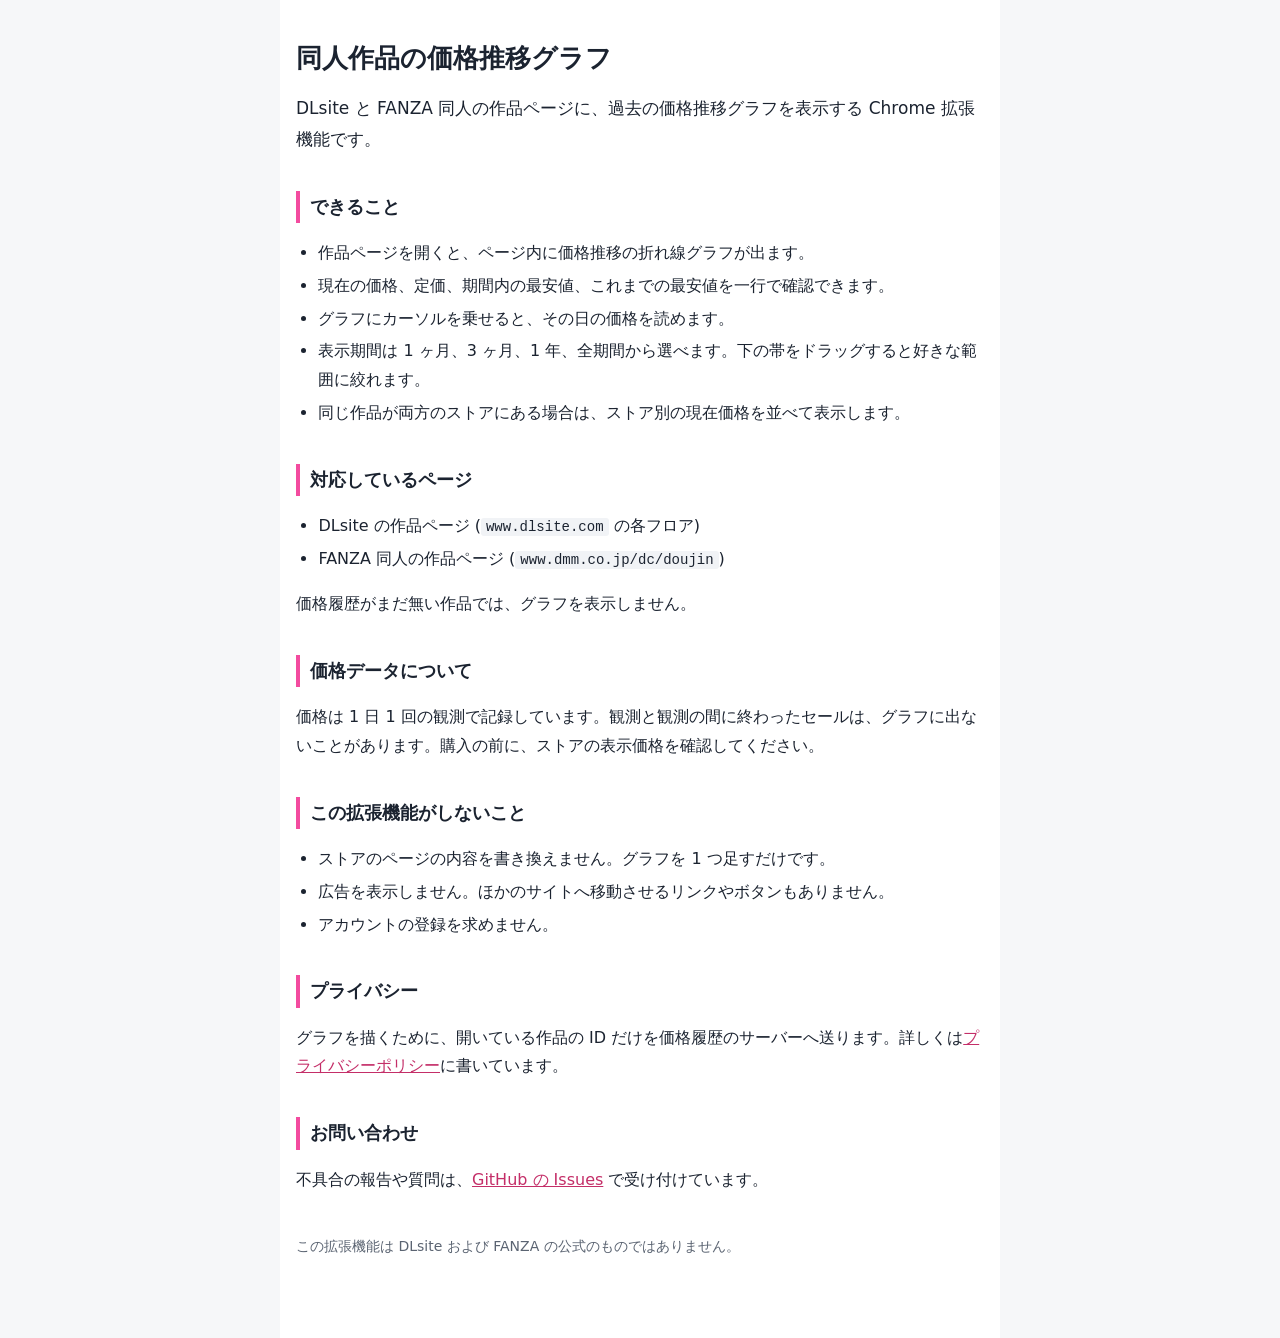
==== index.html @ 633742dd "Publish pages Co-Authored-By: Claude Fable 5.1 <noreply@anthropic.com>" ====
<!doctype html>
<html lang="ja">
<head>
<meta charset="utf-8">
<meta name="viewport" content="width=device-width, initial-scale=1">
<title>同人作品の価格推移グラフ (doujin-labo) | Chrome 拡張機能</title>
<meta name="description" content="DLsite と FANZA 同人の作品ページに、過去の価格推移グラフと最安値を表示する Chrome 拡張機能です。">
<link rel="stylesheet" href="style.css">
</head>
<body>
<main>
  <h1>同人作品の価格推移グラフ</h1>
  <p class="lead">DLsite と FANZA 同人の作品ページに、過去の価格推移グラフを表示する Chrome 拡張機能です。</p>

  <h2>できること</h2>
  <ul>
    <li>作品ページを開くと、ページ内に価格推移の折れ線グラフが出ます。</li>
    <li>現在の価格、定価、期間内の最安値、これまでの最安値を一行で確認できます。</li>
    <li>グラフにカーソルを乗せると、その日の価格を読めます。</li>
    <li>表示期間は 1 ヶ月、3 ヶ月、1 年、全期間から選べます。下の帯をドラッグすると好きな範囲に絞れます。</li>
    <li>同じ作品が両方のストアにある場合は、ストア別の現在価格を並べて表示します。</li>
  </ul>

  <h2>対応しているページ</h2>
  <ul>
    <li>DLsite の作品ページ (<code>www.dlsite.com</code> の各フロア)</li>
    <li>FANZA 同人の作品ページ (<code>www.dmm.co.jp/dc/doujin</code>)</li>
  </ul>
  <p>価格履歴がまだ無い作品では、グラフを表示しません。</p>

  <h2>価格データについて</h2>
  <p>価格は 1 日 1 回の観測で記録しています。観測と観測の間に終わったセールは、グラフに出ないことがあります。購入の前に、ストアの表示価格を確認してください。</p>

  <h2>この拡張機能がしないこと</h2>
  <ul>
    <li>ストアのページの内容を書き換えません。グラフを 1 つ足すだけです。</li>
    <li>広告を表示しません。ほかのサイトへ移動させるリンクやボタンもありません。</li>
    <li>アカウントの登録を求めません。</li>
  </ul>

  <h2>プライバシー</h2>
  <p>グラフを描くために、開いている作品の ID だけを価格履歴のサーバーへ送ります。詳しくは<a href="privacy.html">プライバシーポリシー</a>に書いています。</p>

  <h2>お問い合わせ</h2>
  <p>不具合の報告や質問は、<a href="https://github.com/CureArcana/price-chart-extension/issues">GitHub の Issues</a> で受け付けています。</p>

  <p class="note">この拡張機能は DLsite および FANZA の公式のものではありません。</p>
</main>
</body>
</html>
---- style.css ----
:root { color-scheme: light; }
body {
  margin: 0; background: #f6f7f9; color: #1b2330;
  font-family: system-ui, -apple-system, "Hiragino Sans", "Hiragino Kaku Gothic ProN", Meiryo, sans-serif;
  line-height: 1.8; font-size: 16px;
}
main { max-width: 720px; margin: 0 auto; padding: 32px 16px 64px; background: #fff; min-height: 100vh; box-sizing: border-box; }
h1 { font-size: 26px; line-height: 1.4; margin: 8px 0 12px; }
h2 { font-size: 18px; margin: 36px 0 8px; padding-left: 10px; border-left: 4px solid #F34B9F; }
.lead { font-size: 17px; }
ul, ol { padding-left: 1.4em; }
li { margin: 4px 0; }
a { color: #c42e68; }
code { background: #f1f3f6; padding: 1px 5px; border-radius: 3px; font-size: 14px; }
.note { margin-top: 40px; color: #5b6472; font-size: 14px; }
.btn {
  display: inline-block; padding: 12px 22px; border-radius: 6px;
  background: #F34B9F; color: #fff; font-weight: 700; text-decoration: none;
}
.btn:hover { background: #d63a89; }
.meta { color: #5b6472; font-size: 14px; }
.box { border: 1px solid #dfe3e8; border-radius: 6px; padding: 12px 16px; background: #fafbfc; }
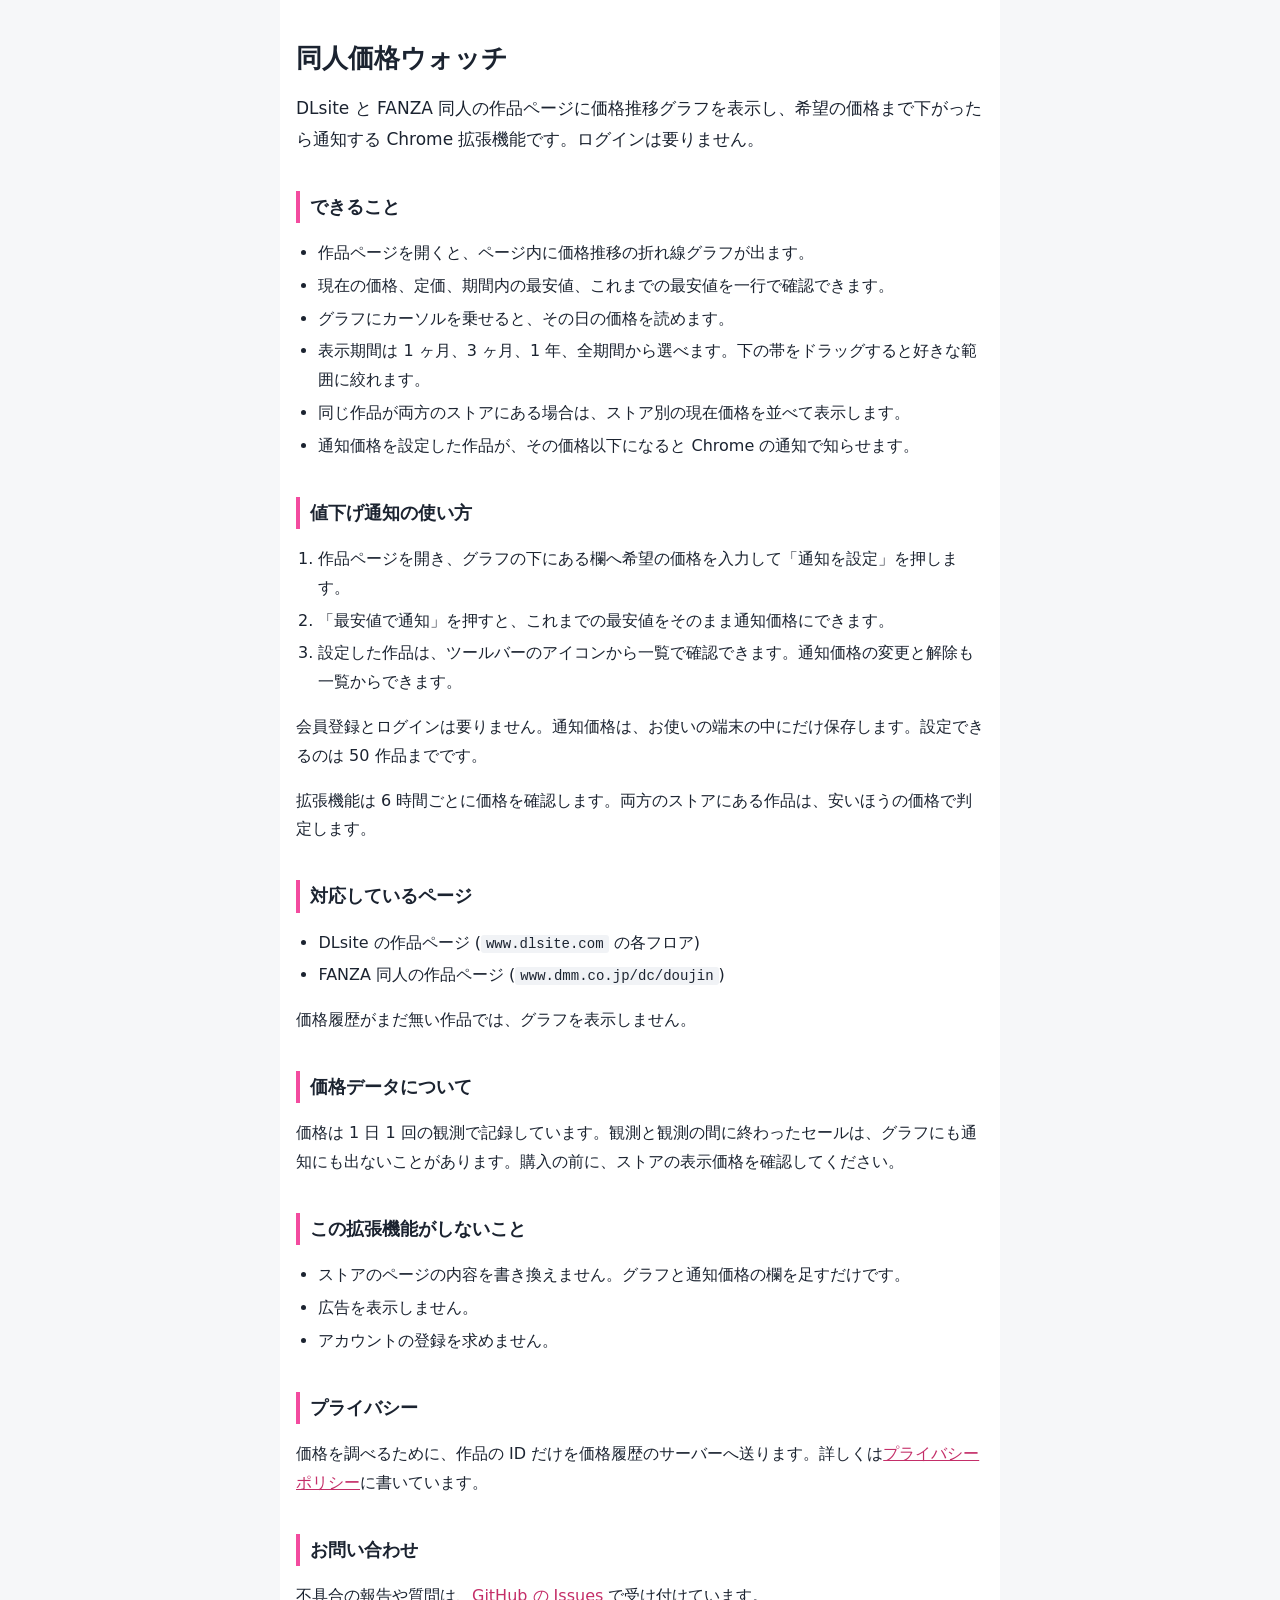
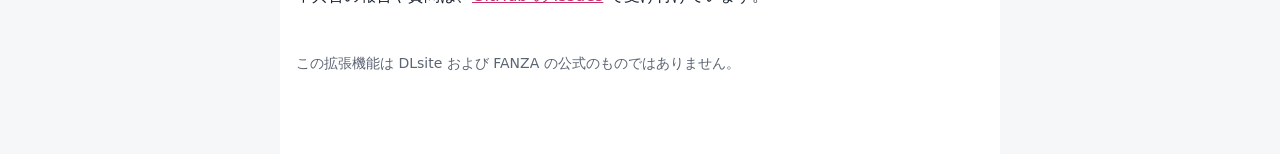
==== commit 13cd323f: "Rename to 同人価格ウォッチ and document price alerts Co-Authored-By: Claude Fable 5.1 <noreply@anthropic.com" ====
--- a/index.html
+++ b/index.html
@@ -3,14 +3,14 @@
 <head>
 <meta charset="utf-8">
 <meta name="viewport" content="width=device-width, initial-scale=1">
-<title>同人作品の価格推移グラフ (doujin-labo) | Chrome 拡張機能</title>
-<meta name="description" content="DLsite と FANZA 同人の作品ページに、過去の価格推移グラフと最安値を表示する Chrome 拡張機能です。">
+<title>同人価格ウォッチ | DLsite・FANZA の価格推移グラフと値下げ通知</title>
+<meta name="description" content="DLsite と FANZA 同人の作品ページに価格推移グラフを表示し、希望の価格まで下がったら通知する Chrome 拡張機能です。ログインは要りません。">
 <link rel="stylesheet" href="style.css">
 </head>
 <body>
 <main>
-  <h1>同人作品の価格推移グラフ</h1>
-  <p class="lead">DLsite と FANZA 同人の作品ページに、過去の価格推移グラフを表示する Chrome 拡張機能です。</p>
+  <h1>同人価格ウォッチ</h1>
+  <p class="lead">DLsite と FANZA 同人の作品ページに価格推移グラフを表示し、希望の価格まで下がったら通知する Chrome 拡張機能です。ログインは要りません。</p>
 
   <h2>できること</h2>
   <ul>
@@ -19,7 +19,17 @@
     <li>グラフにカーソルを乗せると、その日の価格を読めます。</li>
     <li>表示期間は 1 ヶ月、3 ヶ月、1 年、全期間から選べます。下の帯をドラッグすると好きな範囲に絞れます。</li>
     <li>同じ作品が両方のストアにある場合は、ストア別の現在価格を並べて表示します。</li>
+    <li>通知価格を設定した作品が、その価格以下になると Chrome の通知で知らせます。</li>
   </ul>
+
+  <h2>値下げ通知の使い方</h2>
+  <ol>
+    <li>作品ページを開き、グラフの下にある欄へ希望の価格を入力して「通知を設定」を押します。</li>
+    <li>「最安値で通知」を押すと、これまでの最安値をそのまま通知価格にできます。</li>
+    <li>設定した作品は、ツールバーのアイコンから一覧で確認できます。通知価格の変更と解除も一覧からできます。</li>
+  </ol>
+  <p>会員登録とログインは要りません。通知価格は、お使いの端末の中にだけ保存します。設定できるのは 50 作品までです。</p>
+  <p>拡張機能は 6 時間ごとに価格を確認します。両方のストアにある作品は、安いほうの価格で判定します。</p>
 
   <h2>対応しているページ</h2>
   <ul>
@@ -29,17 +39,17 @@
   <p>価格履歴がまだ無い作品では、グラフを表示しません。</p>
 
   <h2>価格データについて</h2>
-  <p>価格は 1 日 1 回の観測で記録しています。観測と観測の間に終わったセールは、グラフに出ないことがあります。購入の前に、ストアの表示価格を確認してください。</p>
+  <p>価格は 1 日 1 回の観測で記録しています。観測と観測の間に終わったセールは、グラフにも通知にも出ないことがあります。購入の前に、ストアの表示価格を確認してください。</p>
 
   <h2>この拡張機能がしないこと</h2>
   <ul>
-    <li>ストアのページの内容を書き換えません。グラフを 1 つ足すだけです。</li>
-    <li>広告を表示しません。ほかのサイトへ移動させるリンクやボタンもありません。</li>
+    <li>ストアのページの内容を書き換えません。グラフと通知価格の欄を足すだけです。</li>
+    <li>広告を表示しません。</li>
     <li>アカウントの登録を求めません。</li>
   </ul>
 
   <h2>プライバシー</h2>
-  <p>グラフを描くために、開いている作品の ID だけを価格履歴のサーバーへ送ります。詳しくは<a href="privacy.html">プライバシーポリシー</a>に書いています。</p>
+  <p>価格を調べるために、作品の ID だけを価格履歴のサーバーへ送ります。詳しくは<a href="privacy.html">プライバシーポリシー</a>に書いています。</p>
 
   <h2>お問い合わせ</h2>
   <p>不具合の報告や質問は、<a href="https://github.com/CureArcana/price-chart-extension/issues">GitHub の Issues</a> で受け付けています。</p>
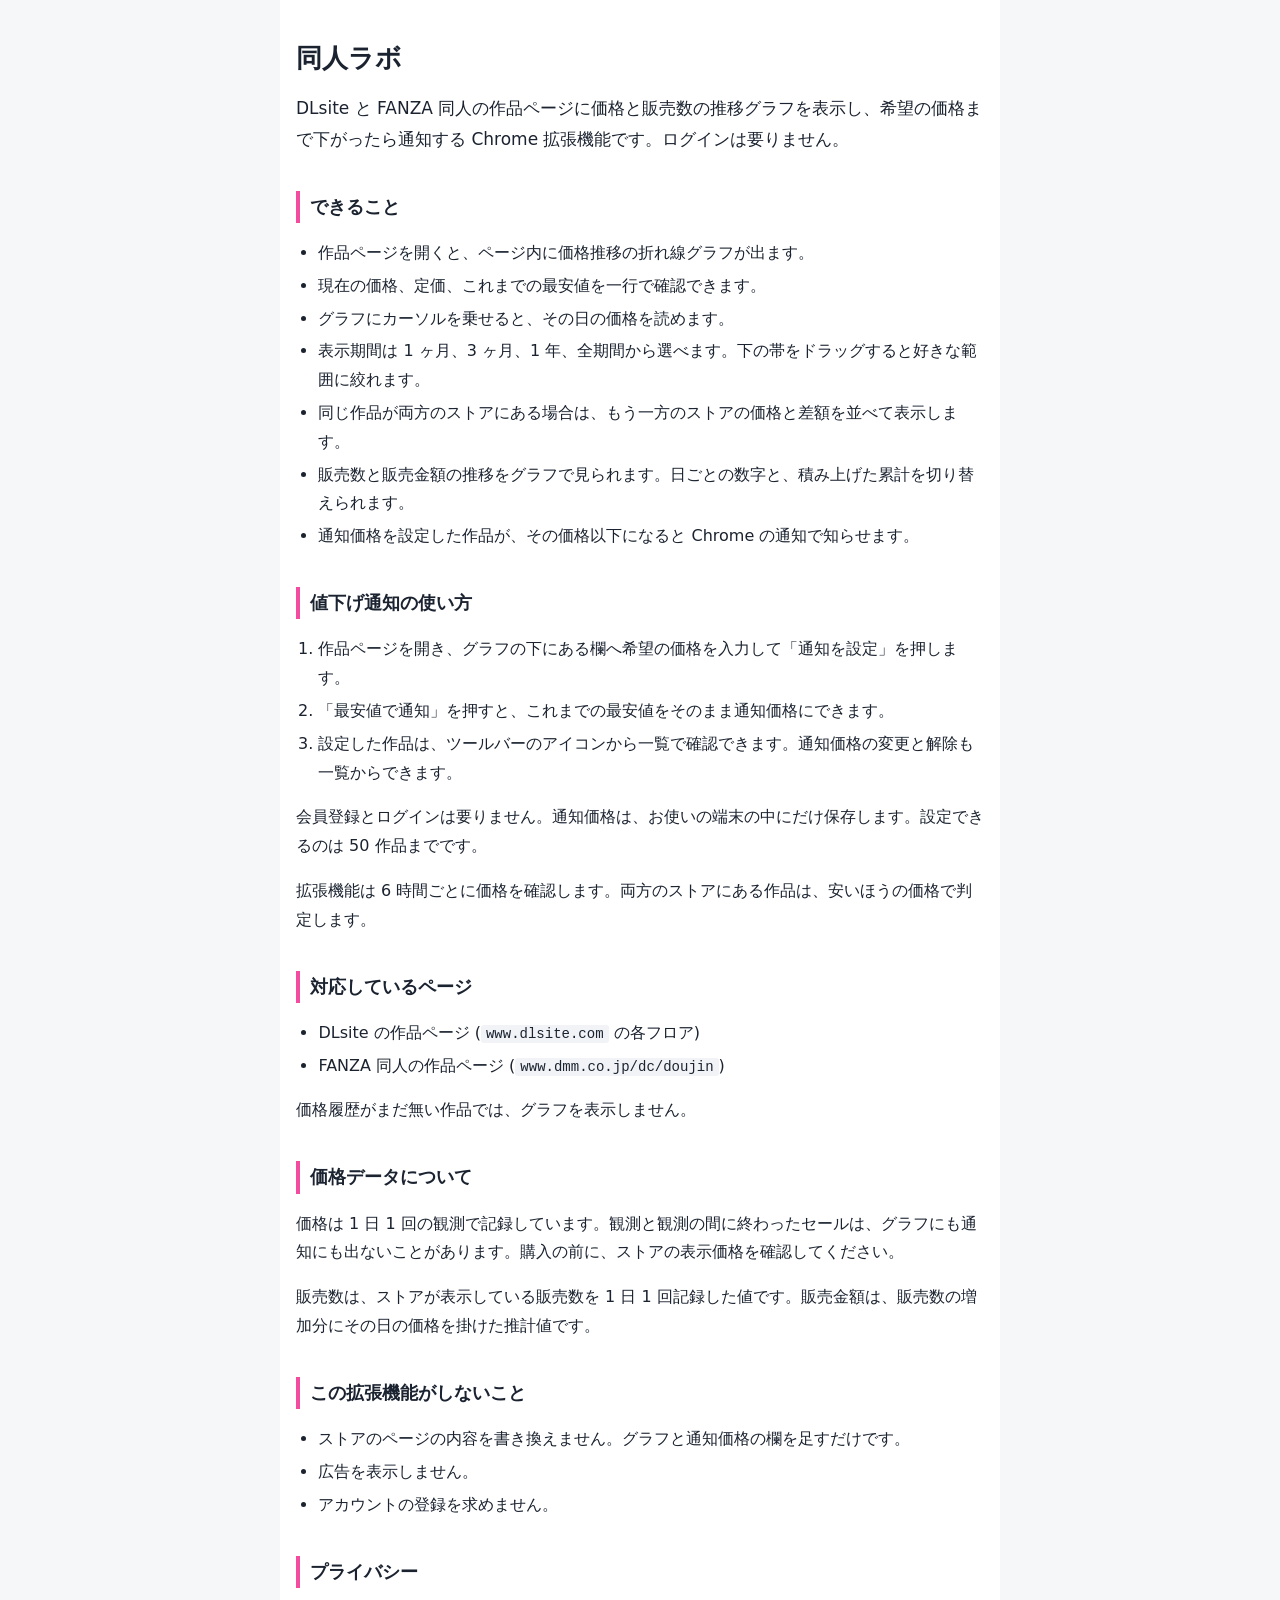
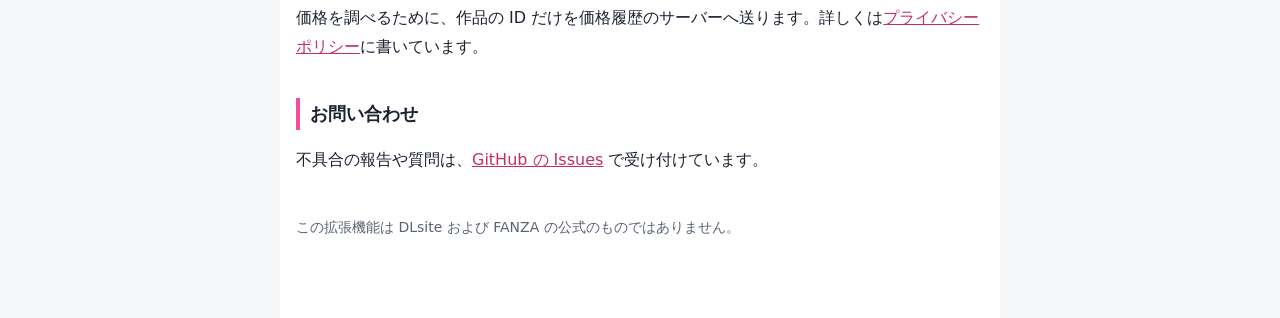
==== commit 393685fb: "Rename to 同人ラボ and describe sales charts Co-Authored-By: Claude Fable 5.1 <noreply@anthropic.com>" ====
--- a/index.html
+++ b/index.html
@@ -3,22 +3,23 @@
 <head>
 <meta charset="utf-8">
 <meta name="viewport" content="width=device-width, initial-scale=1">
-<title>同人価格ウォッチ | DLsite・FANZA の価格推移グラフと値下げ通知</title>
-<meta name="description" content="DLsite と FANZA 同人の作品ページに価格推移グラフを表示し、希望の価格まで下がったら通知する Chrome 拡張機能です。ログインは要りません。">
+<title>同人ラボ | DLsite・FANZA の価格推移グラフと値下げ通知 (Chrome 拡張機能)</title>
+<meta name="description" content="DLsite と FANZA 同人の作品ページに価格と販売数の推移グラフを表示し、希望の価格まで下がったら通知する Chrome 拡張機能です。ログインは要りません。">
 <link rel="stylesheet" href="style.css">
 </head>
 <body>
 <main>
-  <h1>同人価格ウォッチ</h1>
-  <p class="lead">DLsite と FANZA 同人の作品ページに価格推移グラフを表示し、希望の価格まで下がったら通知する Chrome 拡張機能です。ログインは要りません。</p>
+  <h1>同人ラボ</h1>
+  <p class="lead">DLsite と FANZA 同人の作品ページに価格と販売数の推移グラフを表示し、希望の価格まで下がったら通知する Chrome 拡張機能です。ログインは要りません。</p>
 
   <h2>できること</h2>
   <ul>
     <li>作品ページを開くと、ページ内に価格推移の折れ線グラフが出ます。</li>
-    <li>現在の価格、定価、期間内の最安値、これまでの最安値を一行で確認できます。</li>
+    <li>現在の価格、定価、これまでの最安値を一行で確認できます。</li>
     <li>グラフにカーソルを乗せると、その日の価格を読めます。</li>
     <li>表示期間は 1 ヶ月、3 ヶ月、1 年、全期間から選べます。下の帯をドラッグすると好きな範囲に絞れます。</li>
-    <li>同じ作品が両方のストアにある場合は、ストア別の現在価格を並べて表示します。</li>
+    <li>同じ作品が両方のストアにある場合は、もう一方のストアの価格と差額を並べて表示します。</li>
+    <li>販売数と販売金額の推移をグラフで見られます。日ごとの数字と、積み上げた累計を切り替えられます。</li>
     <li>通知価格を設定した作品が、その価格以下になると Chrome の通知で知らせます。</li>
   </ul>
 
@@ -40,6 +41,7 @@
 
   <h2>価格データについて</h2>
   <p>価格は 1 日 1 回の観測で記録しています。観測と観測の間に終わったセールは、グラフにも通知にも出ないことがあります。購入の前に、ストアの表示価格を確認してください。</p>
+  <p>販売数は、ストアが表示している販売数を 1 日 1 回記録した値です。販売金額は、販売数の増加分にその日の価格を掛けた推計値です。</p>
 
   <h2>この拡張機能がしないこと</h2>
   <ul>
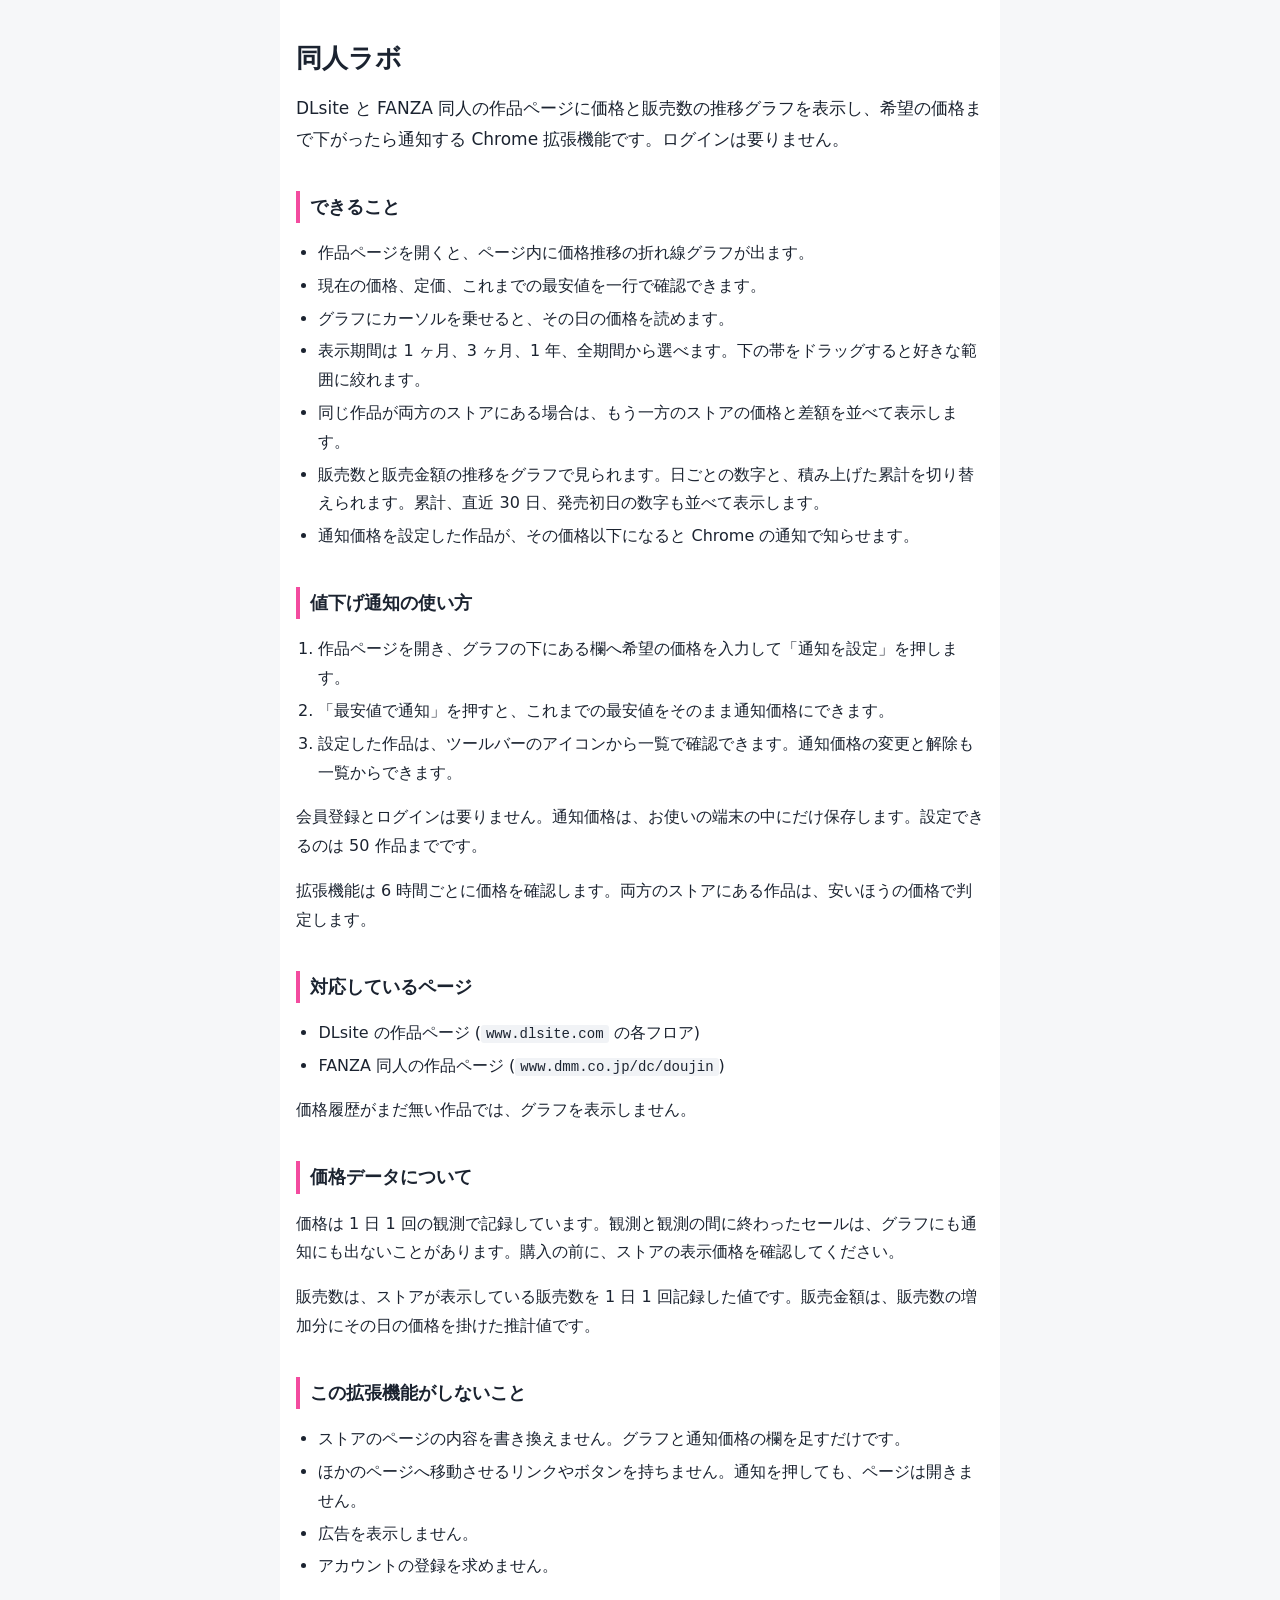
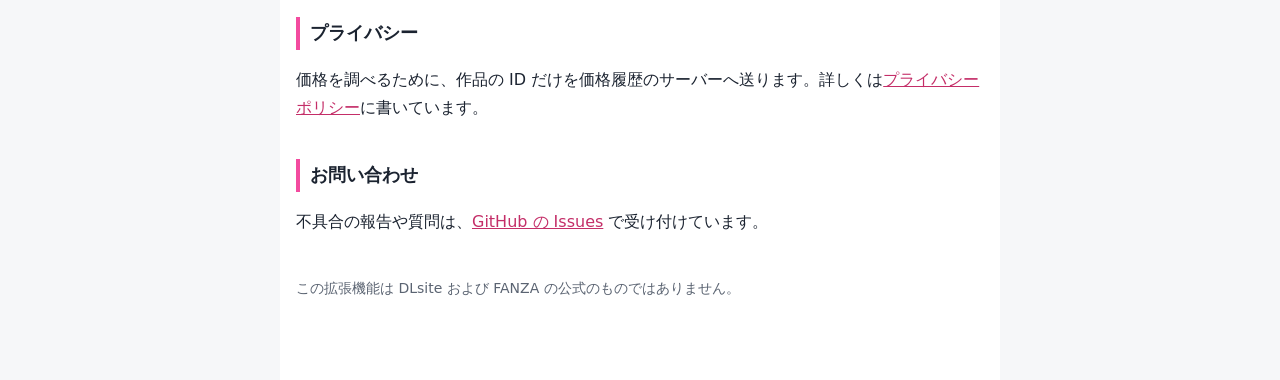
==== commit fb1ac822: "Describe summary numbers; no outbound navigation Co-Authored-By: Claude Fable 5.1 <noreply@anthropic" ====
--- a/index.html
+++ b/index.html
@@ -19,7 +19,7 @@
     <li>グラフにカーソルを乗せると、その日の価格を読めます。</li>
     <li>表示期間は 1 ヶ月、3 ヶ月、1 年、全期間から選べます。下の帯をドラッグすると好きな範囲に絞れます。</li>
     <li>同じ作品が両方のストアにある場合は、もう一方のストアの価格と差額を並べて表示します。</li>
-    <li>販売数と販売金額の推移をグラフで見られます。日ごとの数字と、積み上げた累計を切り替えられます。</li>
+    <li>販売数と販売金額の推移をグラフで見られます。日ごとの数字と、積み上げた累計を切り替えられます。累計、直近 30 日、発売初日の数字も並べて表示します。</li>
     <li>通知価格を設定した作品が、その価格以下になると Chrome の通知で知らせます。</li>
   </ul>
 
@@ -46,6 +46,7 @@
   <h2>この拡張機能がしないこと</h2>
   <ul>
     <li>ストアのページの内容を書き換えません。グラフと通知価格の欄を足すだけです。</li>
+    <li>ほかのページへ移動させるリンクやボタンを持ちません。通知を押しても、ページは開きません。</li>
     <li>広告を表示しません。</li>
     <li>アカウントの登録を求めません。</li>
   </ul>
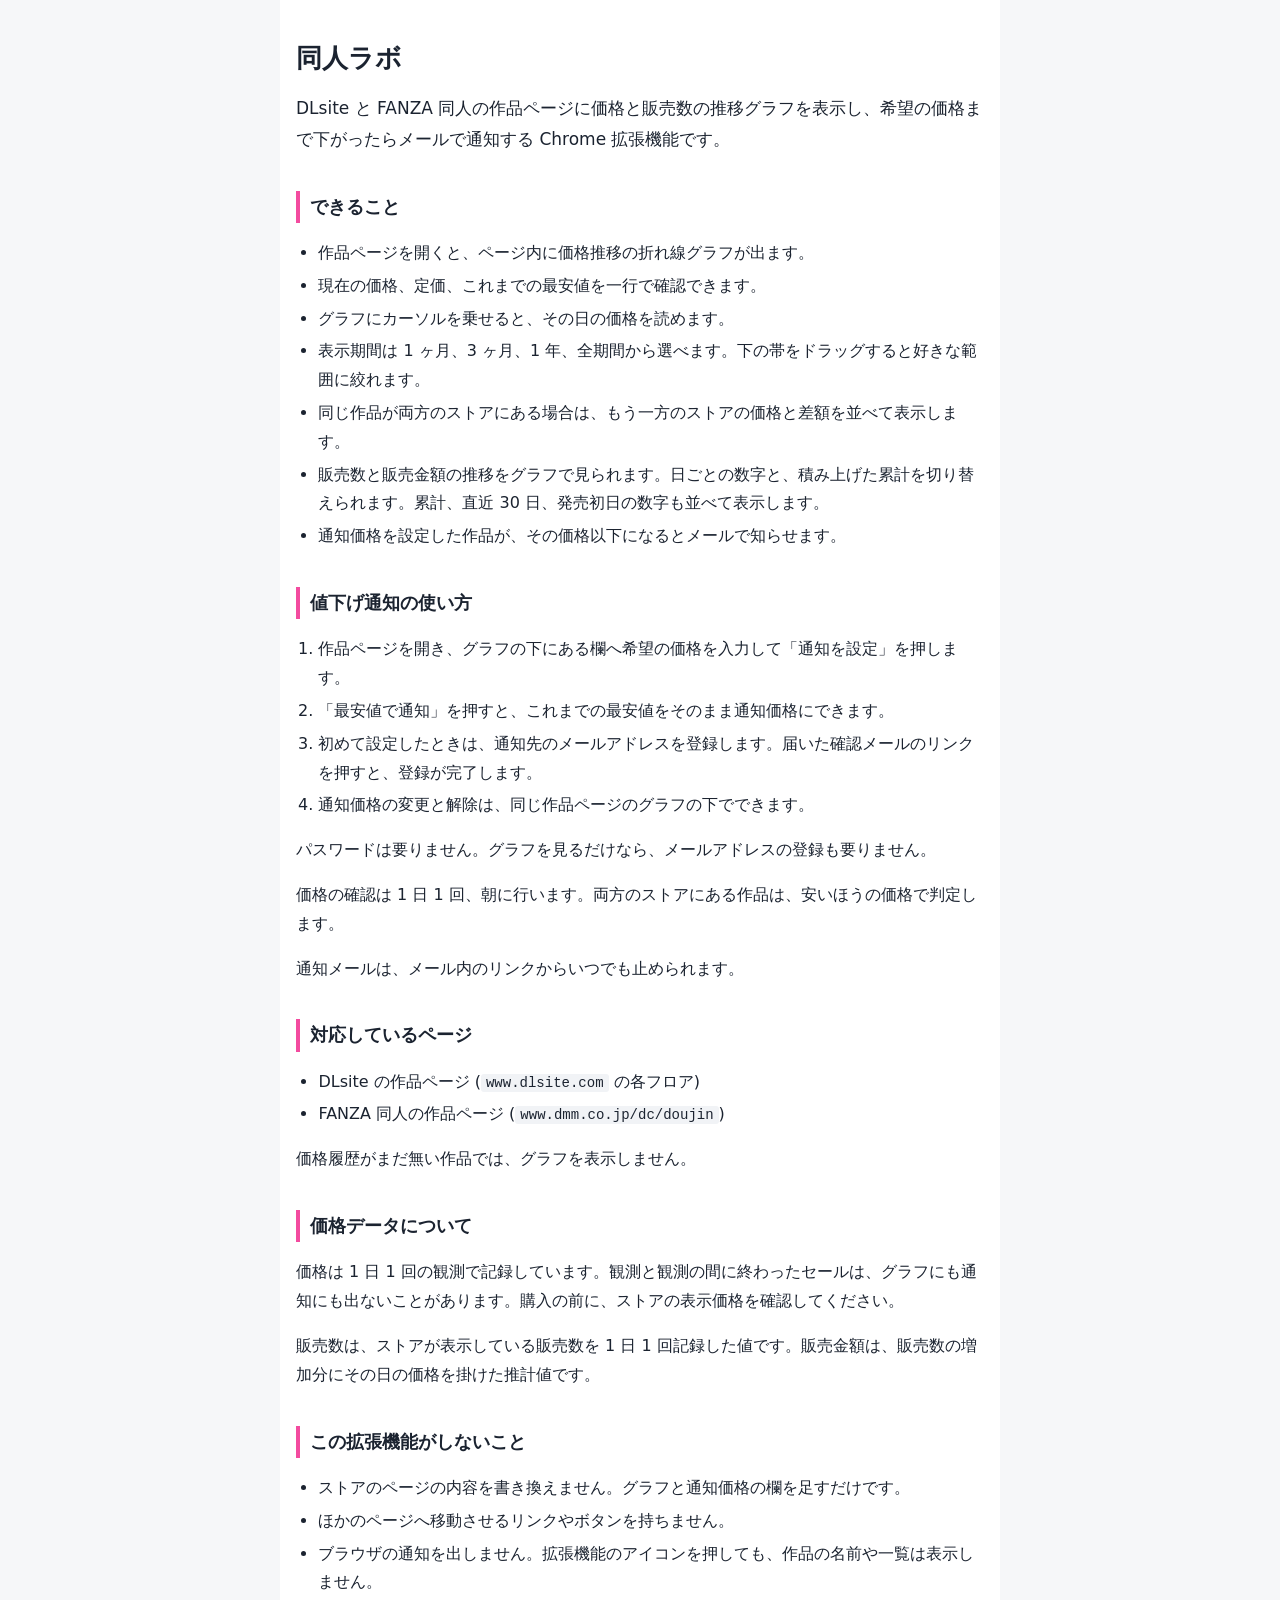
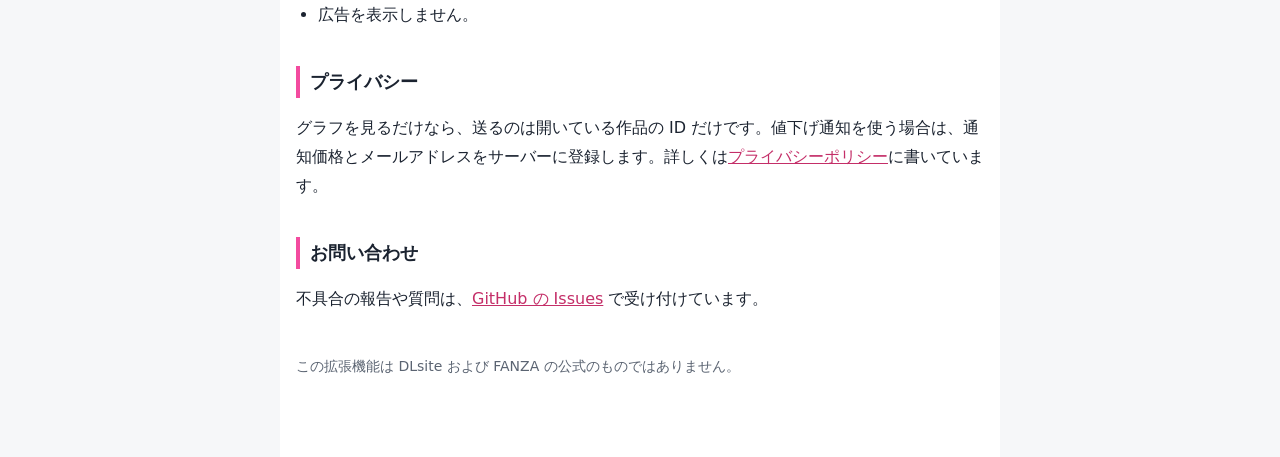
==== commit 1e8f800b: "Describe mail-based price alerts (v2.0.0) Co-Authored-By: Claude Fable 5.1 <noreply@anthropic.com>" ====
--- a/index.html
+++ b/index.html
@@ -4,13 +4,13 @@
 <meta charset="utf-8">
 <meta name="viewport" content="width=device-width, initial-scale=1">
 <title>同人ラボ | DLsite・FANZA の価格推移グラフと値下げ通知 (Chrome 拡張機能)</title>
-<meta name="description" content="DLsite と FANZA 同人の作品ページに価格と販売数の推移グラフを表示し、希望の価格まで下がったら通知する Chrome 拡張機能です。ログインは要りません。">
+<meta name="description" content="DLsite と FANZA 同人の作品ページに価格と販売数の推移グラフを表示し、希望の価格まで下がったらメールで通知する Chrome 拡張機能です。パスワードは要りません。">
 <link rel="stylesheet" href="style.css">
 </head>
 <body>
 <main>
   <h1>同人ラボ</h1>
-  <p class="lead">DLsite と FANZA 同人の作品ページに価格と販売数の推移グラフを表示し、希望の価格まで下がったら通知する Chrome 拡張機能です。ログインは要りません。</p>
+  <p class="lead">DLsite と FANZA 同人の作品ページに価格と販売数の推移グラフを表示し、希望の価格まで下がったらメールで通知する Chrome 拡張機能です。</p>
 
   <h2>できること</h2>
   <ul>
@@ -20,17 +20,19 @@
     <li>表示期間は 1 ヶ月、3 ヶ月、1 年、全期間から選べます。下の帯をドラッグすると好きな範囲に絞れます。</li>
     <li>同じ作品が両方のストアにある場合は、もう一方のストアの価格と差額を並べて表示します。</li>
     <li>販売数と販売金額の推移をグラフで見られます。日ごとの数字と、積み上げた累計を切り替えられます。累計、直近 30 日、発売初日の数字も並べて表示します。</li>
-    <li>通知価格を設定した作品が、その価格以下になると Chrome の通知で知らせます。</li>
+    <li>通知価格を設定した作品が、その価格以下になるとメールで知らせます。</li>
   </ul>
 
   <h2>値下げ通知の使い方</h2>
   <ol>
     <li>作品ページを開き、グラフの下にある欄へ希望の価格を入力して「通知を設定」を押します。</li>
     <li>「最安値で通知」を押すと、これまでの最安値をそのまま通知価格にできます。</li>
-    <li>設定した作品は、ツールバーのアイコンから一覧で確認できます。通知価格の変更と解除も一覧からできます。</li>
+    <li>初めて設定したときは、通知先のメールアドレスを登録します。届いた確認メールのリンクを押すと、登録が完了します。</li>
+    <li>通知価格の変更と解除は、同じ作品ページのグラフの下でできます。</li>
   </ol>
-  <p>会員登録とログインは要りません。通知価格は、お使いの端末の中にだけ保存します。設定できるのは 50 作品までです。</p>
-  <p>拡張機能は 6 時間ごとに価格を確認します。両方のストアにある作品は、安いほうの価格で判定します。</p>
+  <p>パスワードは要りません。グラフを見るだけなら、メールアドレスの登録も要りません。</p>
+  <p>価格の確認は 1 日 1 回、朝に行います。両方のストアにある作品は、安いほうの価格で判定します。</p>
+  <p>通知メールは、メール内のリンクからいつでも止められます。</p>
 
   <h2>対応しているページ</h2>
   <ul>
@@ -46,13 +48,13 @@
   <h2>この拡張機能がしないこと</h2>
   <ul>
     <li>ストアのページの内容を書き換えません。グラフと通知価格の欄を足すだけです。</li>
-    <li>ほかのページへ移動させるリンクやボタンを持ちません。通知を押しても、ページは開きません。</li>
+    <li>ほかのページへ移動させるリンクやボタンを持ちません。</li>
+    <li>ブラウザの通知を出しません。拡張機能のアイコンを押しても、作品の名前や一覧は表示しません。</li>
     <li>広告を表示しません。</li>
-    <li>アカウントの登録を求めません。</li>
   </ul>
 
   <h2>プライバシー</h2>
-  <p>価格を調べるために、作品の ID だけを価格履歴のサーバーへ送ります。詳しくは<a href="privacy.html">プライバシーポリシー</a>に書いています。</p>
+  <p>グラフを見るだけなら、送るのは開いている作品の ID だけです。値下げ通知を使う場合は、通知価格とメールアドレスをサーバーに登録します。詳しくは<a href="privacy.html">プライバシーポリシー</a>に書いています。</p>
 
   <h2>お問い合わせ</h2>
   <p>不具合の報告や質問は、<a href="https://github.com/CureArcana/price-chart-extension/issues">GitHub の Issues</a> で受け付けています。</p>
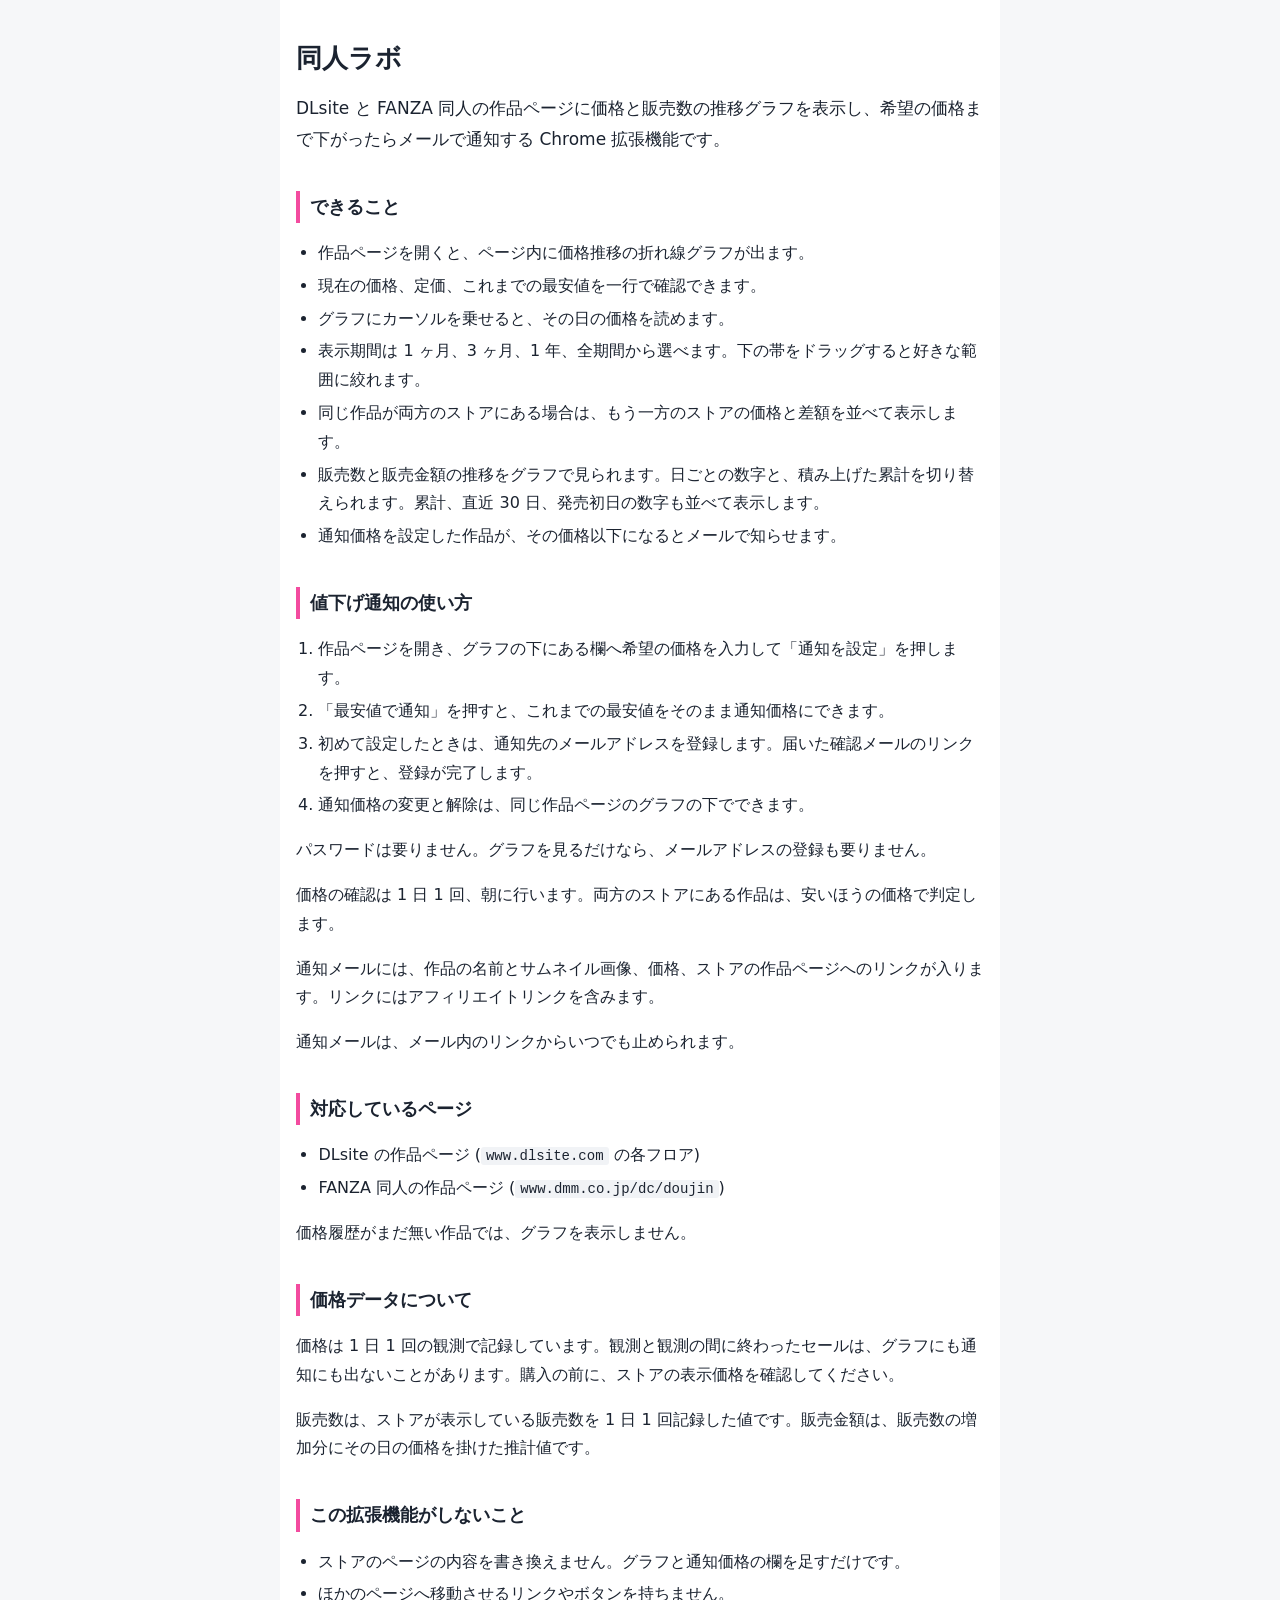
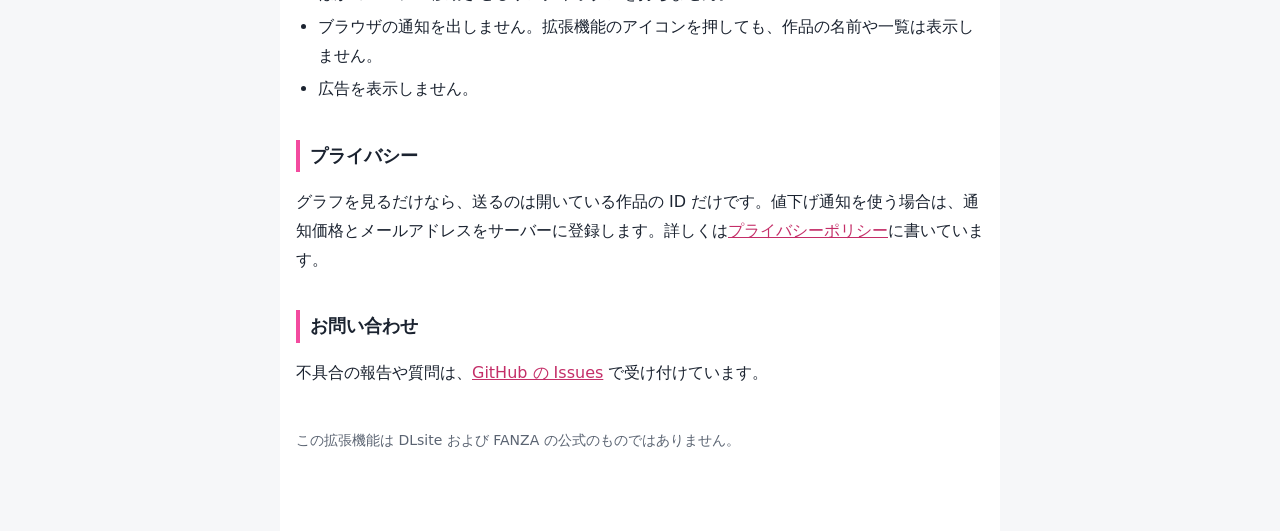
==== commit 5625808e: "Describe mail contents: thumbnails and affiliate links Co-Authored-By: Claude Fable 5.1 <noreply@ant" ====
--- a/index.html
+++ b/index.html
@@ -32,6 +32,7 @@
   </ol>
   <p>パスワードは要りません。グラフを見るだけなら、メールアドレスの登録も要りません。</p>
   <p>価格の確認は 1 日 1 回、朝に行います。両方のストアにある作品は、安いほうの価格で判定します。</p>
+  <p>通知メールには、作品の名前とサムネイル画像、価格、ストアの作品ページへのリンクが入ります。リンクにはアフィリエイトリンクを含みます。</p>
   <p>通知メールは、メール内のリンクからいつでも止められます。</p>
 
   <h2>対応しているページ</h2>
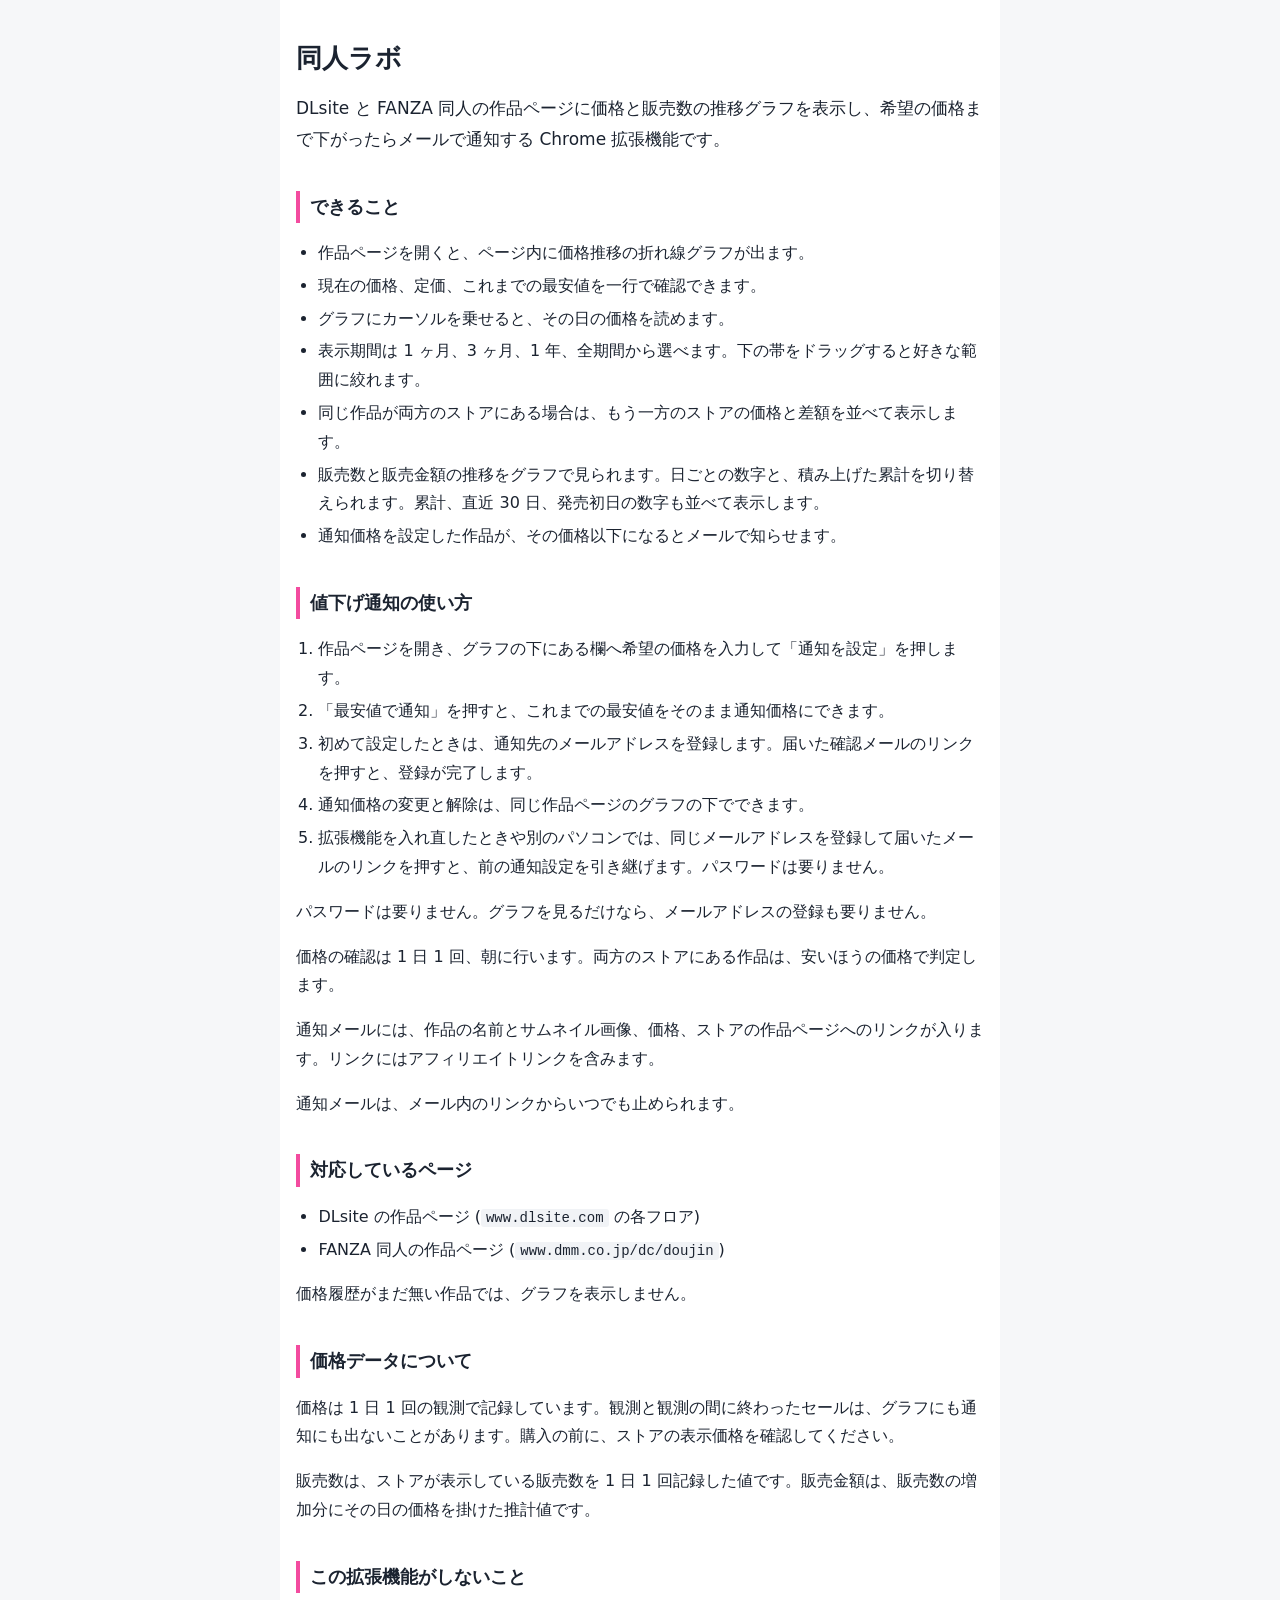
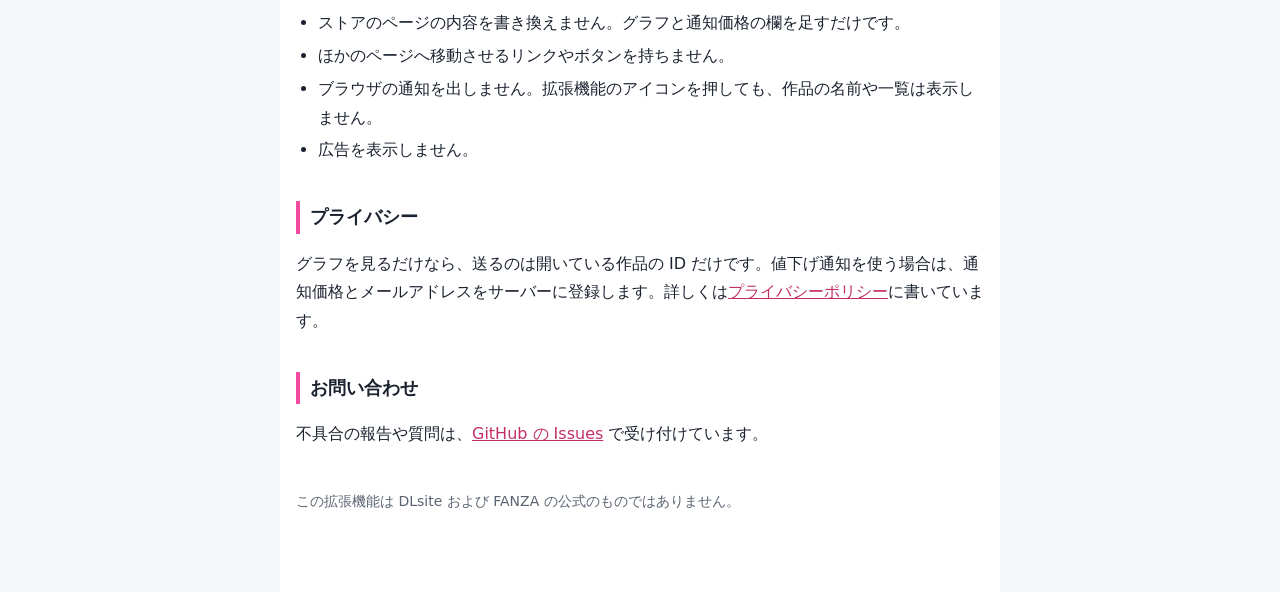
==== commit b1df8c68: "Describe mail-based takeover of notification settings (v2.2.0) Co-Authored-By: Claude Fable 5.1 <nor" ====
--- a/index.html
+++ b/index.html
@@ -29,6 +29,7 @@
     <li>「最安値で通知」を押すと、これまでの最安値をそのまま通知価格にできます。</li>
     <li>初めて設定したときは、通知先のメールアドレスを登録します。届いた確認メールのリンクを押すと、登録が完了します。</li>
     <li>通知価格の変更と解除は、同じ作品ページのグラフの下でできます。</li>
+    <li>拡張機能を入れ直したときや別のパソコンでは、同じメールアドレスを登録して届いたメールのリンクを押すと、前の通知設定を引き継げます。パスワードは要りません。</li>
   </ol>
   <p>パスワードは要りません。グラフを見るだけなら、メールアドレスの登録も要りません。</p>
   <p>価格の確認は 1 日 1 回、朝に行います。両方のストアにある作品は、安いほうの価格で判定します。</p>
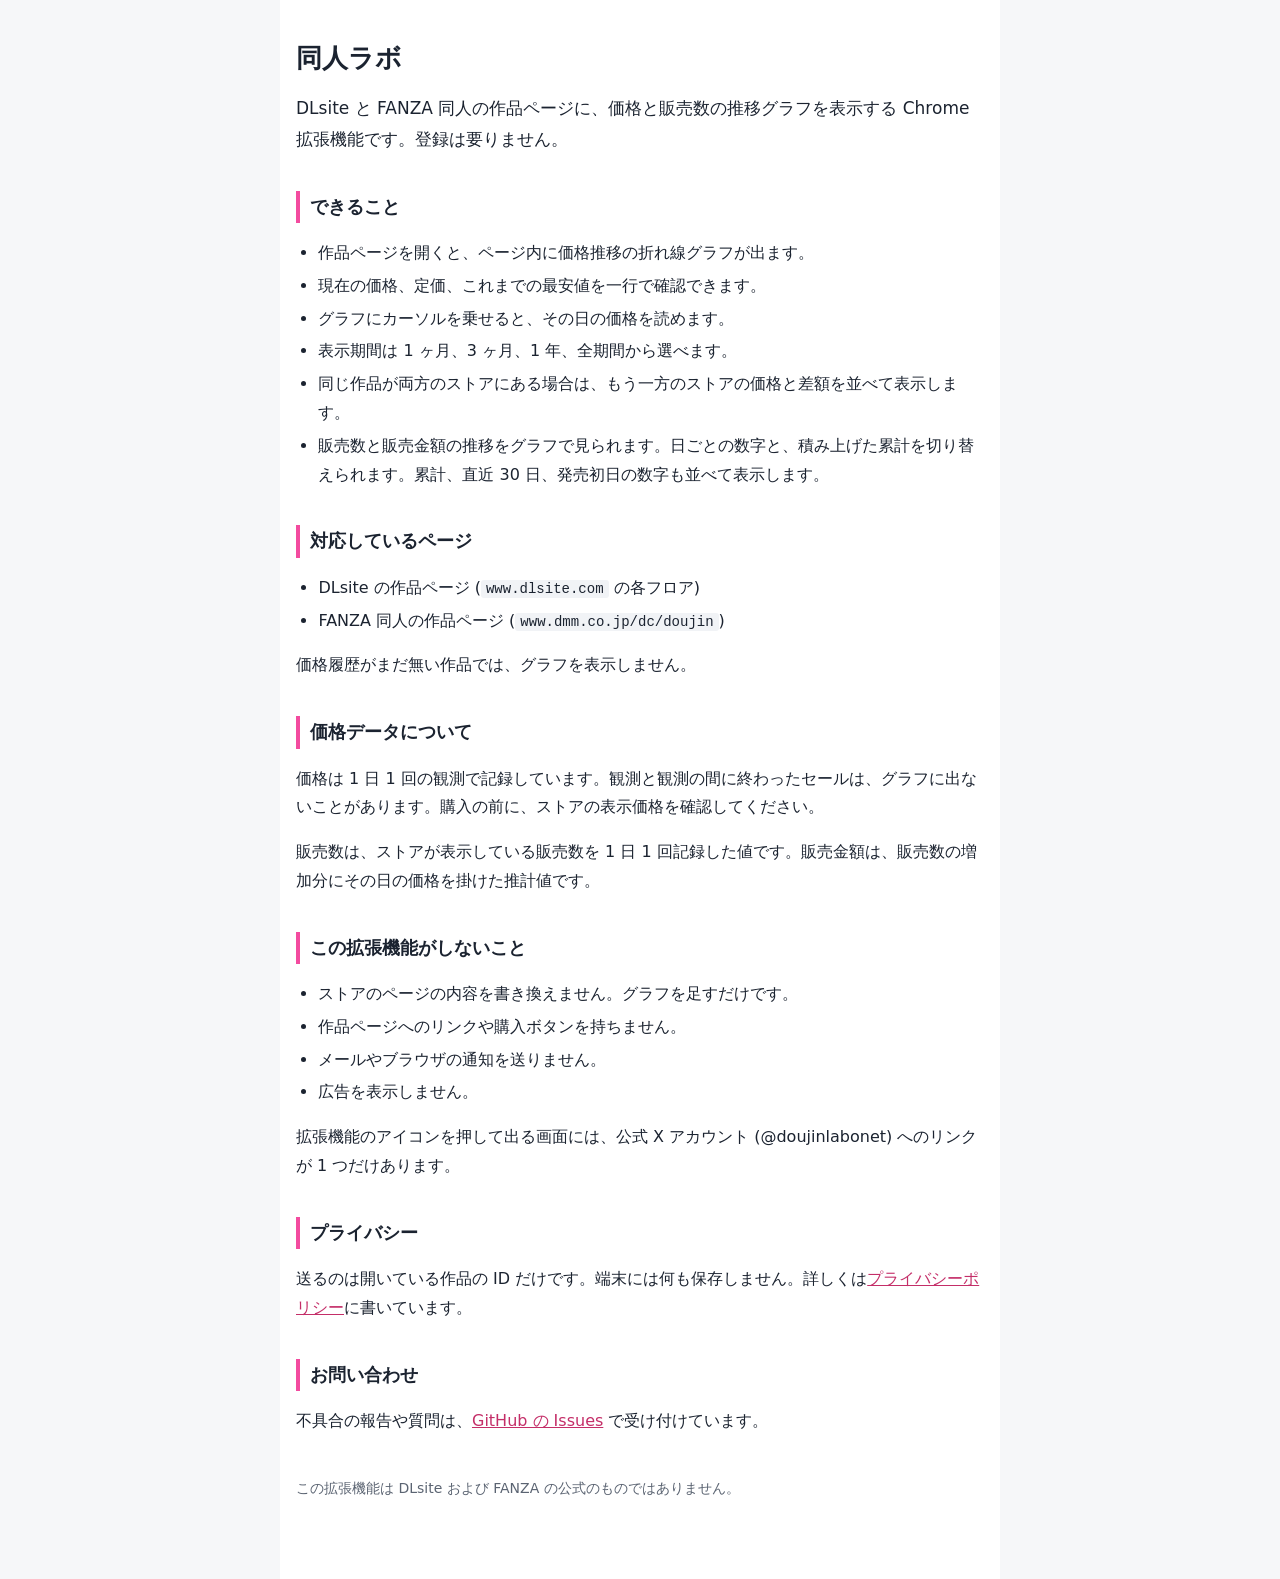
==== commit 39ee873c: "Describe the chart-only store edition (v3.0.0) Mail alerts, price targets and takeover are gone. The" ====
--- a/index.html
+++ b/index.html
@@ -3,38 +3,24 @@
 <head>
 <meta charset="utf-8">
 <meta name="viewport" content="width=device-width, initial-scale=1">
-<title>同人ラボ | DLsite・FANZA の価格推移グラフと値下げ通知 (Chrome 拡張機能)</title>
-<meta name="description" content="DLsite と FANZA 同人の作品ページに価格と販売数の推移グラフを表示し、希望の価格まで下がったらメールで通知する Chrome 拡張機能です。パスワードは要りません。">
+<title>同人ラボ | DLsite・FANZA の価格推移・販売数グラフ (Chrome 拡張機能)</title>
+<meta name="description" content="DLsite と FANZA 同人の作品ページに、価格と販売数の推移グラフを表示する Chrome 拡張機能です。登録は要りません。">
 <link rel="stylesheet" href="style.css">
 </head>
 <body>
 <main>
   <h1>同人ラボ</h1>
-  <p class="lead">DLsite と FANZA 同人の作品ページに価格と販売数の推移グラフを表示し、希望の価格まで下がったらメールで通知する Chrome 拡張機能です。</p>
+  <p class="lead">DLsite と FANZA 同人の作品ページに、価格と販売数の推移グラフを表示する Chrome 拡張機能です。登録は要りません。</p>
 
   <h2>できること</h2>
   <ul>
     <li>作品ページを開くと、ページ内に価格推移の折れ線グラフが出ます。</li>
     <li>現在の価格、定価、これまでの最安値を一行で確認できます。</li>
     <li>グラフにカーソルを乗せると、その日の価格を読めます。</li>
-    <li>表示期間は 1 ヶ月、3 ヶ月、1 年、全期間から選べます。下の帯をドラッグすると好きな範囲に絞れます。</li>
+    <li>表示期間は 1 ヶ月、3 ヶ月、1 年、全期間から選べます。</li>
     <li>同じ作品が両方のストアにある場合は、もう一方のストアの価格と差額を並べて表示します。</li>
     <li>販売数と販売金額の推移をグラフで見られます。日ごとの数字と、積み上げた累計を切り替えられます。累計、直近 30 日、発売初日の数字も並べて表示します。</li>
-    <li>通知価格を設定した作品が、その価格以下になるとメールで知らせます。</li>
   </ul>
-
-  <h2>値下げ通知の使い方</h2>
-  <ol>
-    <li>作品ページを開き、グラフの下にある欄へ希望の価格を入力して「通知を設定」を押します。</li>
-    <li>「最安値で通知」を押すと、これまでの最安値をそのまま通知価格にできます。</li>
-    <li>初めて設定したときは、通知先のメールアドレスを登録します。届いた確認メールのリンクを押すと、登録が完了します。</li>
-    <li>通知価格の変更と解除は、同じ作品ページのグラフの下でできます。</li>
-    <li>拡張機能を入れ直したときや別のパソコンでは、同じメールアドレスを登録して届いたメールのリンクを押すと、前の通知設定を引き継げます。パスワードは要りません。</li>
-  </ol>
-  <p>パスワードは要りません。グラフを見るだけなら、メールアドレスの登録も要りません。</p>
-  <p>価格の確認は 1 日 1 回、朝に行います。両方のストアにある作品は、安いほうの価格で判定します。</p>
-  <p>通知メールには、作品の名前とサムネイル画像、価格、ストアの作品ページへのリンクが入ります。リンクにはアフィリエイトリンクを含みます。</p>
-  <p>通知メールは、メール内のリンクからいつでも止められます。</p>
 
   <h2>対応しているページ</h2>
   <ul>
@@ -44,19 +30,20 @@
   <p>価格履歴がまだ無い作品では、グラフを表示しません。</p>
 
   <h2>価格データについて</h2>
-  <p>価格は 1 日 1 回の観測で記録しています。観測と観測の間に終わったセールは、グラフにも通知にも出ないことがあります。購入の前に、ストアの表示価格を確認してください。</p>
+  <p>価格は 1 日 1 回の観測で記録しています。観測と観測の間に終わったセールは、グラフに出ないことがあります。購入の前に、ストアの表示価格を確認してください。</p>
   <p>販売数は、ストアが表示している販売数を 1 日 1 回記録した値です。販売金額は、販売数の増加分にその日の価格を掛けた推計値です。</p>
 
   <h2>この拡張機能がしないこと</h2>
   <ul>
-    <li>ストアのページの内容を書き換えません。グラフと通知価格の欄を足すだけです。</li>
-    <li>ほかのページへ移動させるリンクやボタンを持ちません。</li>
-    <li>ブラウザの通知を出しません。拡張機能のアイコンを押しても、作品の名前や一覧は表示しません。</li>
+    <li>ストアのページの内容を書き換えません。グラフを足すだけです。</li>
+    <li>作品ページへのリンクや購入ボタンを持ちません。</li>
+    <li>メールやブラウザの通知を送りません。</li>
     <li>広告を表示しません。</li>
   </ul>
+  <p>拡張機能のアイコンを押して出る画面には、公式 X アカウント (@doujinlabonet) へのリンクが 1 つだけあります。</p>
 
   <h2>プライバシー</h2>
-  <p>グラフを見るだけなら、送るのは開いている作品の ID だけです。値下げ通知を使う場合は、通知価格とメールアドレスをサーバーに登録します。詳しくは<a href="privacy.html">プライバシーポリシー</a>に書いています。</p>
+  <p>送るのは開いている作品の ID だけです。端末には何も保存しません。詳しくは<a href="privacy.html">プライバシーポリシー</a>に書いています。</p>
 
   <h2>お問い合わせ</h2>
   <p>不具合の報告や質問は、<a href="https://github.com/CureArcana/price-chart-extension/issues">GitHub の Issues</a> で受け付けています。</p>
